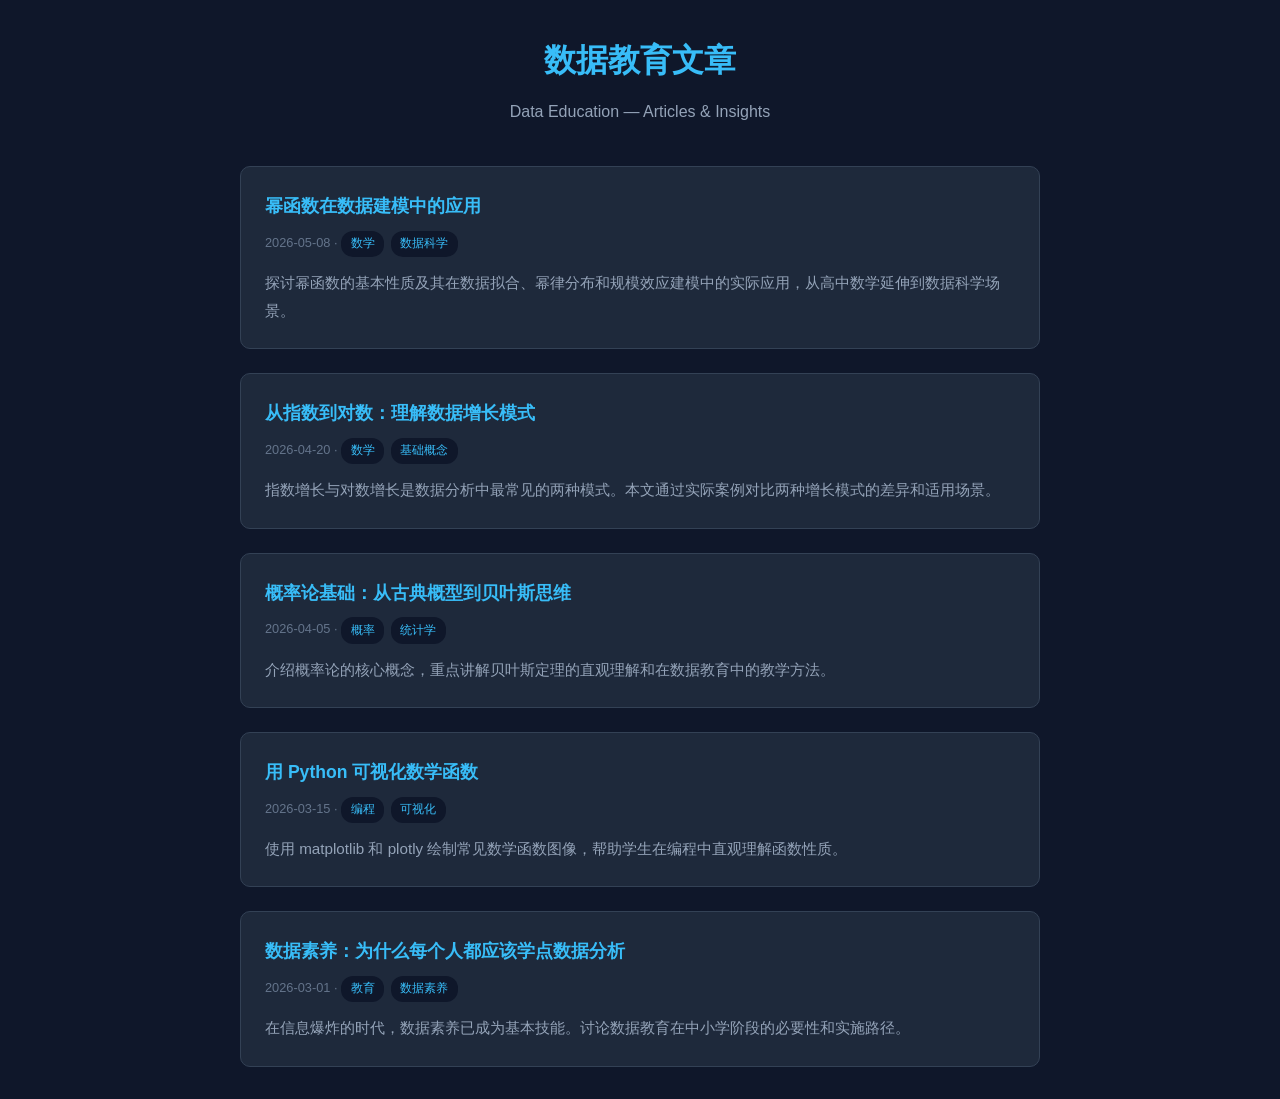
==== articles.html @ c93a5f1d "Add data education articles page with iframe embed" ====
<!DOCTYPE html>
<html lang="zh-CN">
<head>
    <meta charset="UTF-8">
    <meta name="viewport" content="width=device-width, initial-scale=1.0">
    <title>数据教育 - 文章</title>
    <style>
        * { margin: 0; padding: 0; box-sizing: border-box; }
        body {
            font-family: -apple-system, BlinkMacSystemFont, "Segoe UI", Roboto, sans-serif;
            background: #0f172a;
            color: #e2e8f0;
            line-height: 1.8;
            padding: 2rem;
        }
        .container { max-width: 800px; margin: 0 auto; }
        h1 {
            font-size: 2rem;
            text-align: center;
            margin-bottom: 0.5rem;
            color: #38bdf8;
        }
        .subtitle {
            text-align: center;
            color: #94a3b8;
            margin-bottom: 2.5rem;
        }
        .article-list {
            display: flex;
            flex-direction: column;
            gap: 1.5rem;
        }
        .article-card {
            background: #1e293b;
            border: 1px solid #334155;
            border-radius: 10px;
            padding: 1.5rem;
            transition: border-color 0.2s;
        }
        .article-card:hover {
            border-color: #38bdf8;
        }
        .article-card h3 {
            color: #38bdf8;
            margin-bottom: 0.5rem;
            font-size: 1.1rem;
        }
        .article-card .meta {
            font-size: 0.8rem;
            color: #64748b;
            margin-bottom: 0.75rem;
        }
        .article-card p {
            color: #94a3b8;
            font-size: 0.95rem;
        }
        .tag {
            display: inline-block;
            background: #0f172a;
            color: #38bdf8;
            padding: 0.15rem 0.6rem;
            border-radius: 12px;
            font-size: 0.75rem;
            margin-right: 0.4rem;
        }
    </style>
</head>
<body>
    <div class="container">
        <h1>数据教育文章</h1>
        <p class="subtitle">Data Education &mdash; Articles &amp; Insights</p>

        <div class="article-list">
            <div class="article-card">
                <h3>幂函数在数据建模中的应用</h3>
                <div class="meta">2026-05-08 &middot; <span class="tag">数学</span><span class="tag">数据科学</span></div>
                <p>探讨幂函数的基本性质及其在数据拟合、幂律分布和规模效应建模中的实际应用，从高中数学延伸到数据科学场景。</p>
            </div>

            <div class="article-card">
                <h3>从指数到对数：理解数据增长模式</h3>
                <div class="meta">2026-04-20 &middot; <span class="tag">数学</span><span class="tag">基础概念</span></div>
                <p>指数增长与对数增长是数据分析中最常见的两种模式。本文通过实际案例对比两种增长模式的差异和适用场景。</p>
            </div>

            <div class="article-card">
                <h3>概率论基础：从古典概型到贝叶斯思维</h3>
                <div class="meta">2026-04-05 &middot; <span class="tag">概率</span><span class="tag">统计学</span></div>
                <p>介绍概率论的核心概念，重点讲解贝叶斯定理的直观理解和在数据教育中的教学方法。</p>
            </div>

            <div class="article-card">
                <h3>用 Python 可视化数学函数</h3>
                <div class="meta">2026-03-15 &middot; <span class="tag">编程</span><span class="tag">可视化</span></div>
                <p>使用 matplotlib 和 plotly 绘制常见数学函数图像，帮助学生在编程中直观理解函数性质。</p>
            </div>

            <div class="article-card">
                <h3>数据素养：为什么每个人都应该学点数据分析</h3>
                <div class="meta">2026-03-01 &middot; <span class="tag">教育</span><span class="tag">数据素养</span></div>
                <p>在信息爆炸的时代，数据素养已成为基本技能。讨论数据教育在中小学阶段的必要性和实施路径。</p>
            </div>
        </div>
    </div>
</body>
</html>
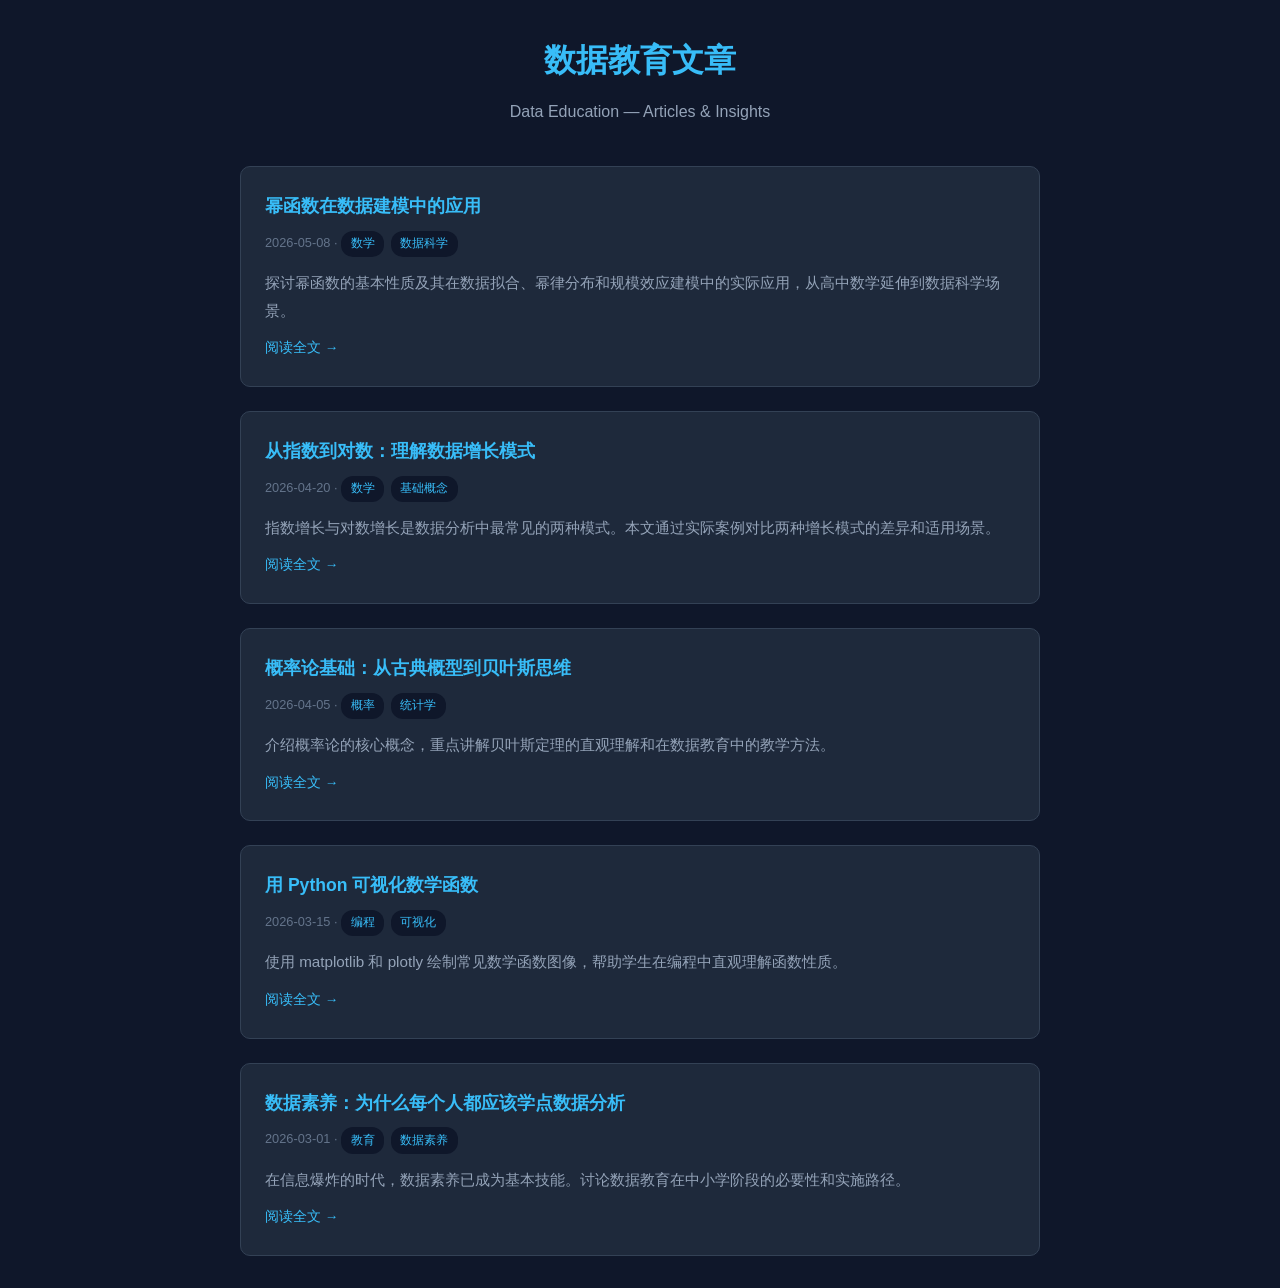
==== commit 141ae5b6: "Add individual article detail pages with full content" ====
--- a/articles.html
+++ b/articles.html
@@ -31,14 +31,18 @@
             gap: 1.5rem;
         }
         .article-card {
+            display: block;
+            text-decoration: none;
+            color: inherit;
             background: #1e293b;
             border: 1px solid #334155;
             border-radius: 10px;
             padding: 1.5rem;
-            transition: border-color 0.2s;
+            transition: border-color 0.2s, transform 0.2s;
         }
         .article-card:hover {
             border-color: #38bdf8;
+            transform: translateX(4px);
         }
         .article-card h3 {
             color: #38bdf8;
@@ -63,6 +67,12 @@
             font-size: 0.75rem;
             margin-right: 0.4rem;
         }
+        .read-more {
+            display: inline-block;
+            margin-top: 0.75rem;
+            color: #38bdf8;
+            font-size: 0.85rem;
+        }
     </style>
 </head>
 <body>
@@ -71,35 +81,40 @@
         <p class="subtitle">Data Education &mdash; Articles &amp; Insights</p>
 
         <div class="article-list">
-            <div class="article-card">
+            <a href="articles/power-function-data-modeling.html" class="article-card">
                 <h3>幂函数在数据建模中的应用</h3>
                 <div class="meta">2026-05-08 &middot; <span class="tag">数学</span><span class="tag">数据科学</span></div>
                 <p>探讨幂函数的基本性质及其在数据拟合、幂律分布和规模效应建模中的实际应用，从高中数学延伸到数据科学场景。</p>
-            </div>
+                <span class="read-more">阅读全文 &rarr;</span>
+            </a>
 
-            <div class="article-card">
+            <a href="articles/exponential-logarithmic-growth.html" class="article-card">
                 <h3>从指数到对数：理解数据增长模式</h3>
                 <div class="meta">2026-04-20 &middot; <span class="tag">数学</span><span class="tag">基础概念</span></div>
                 <p>指数增长与对数增长是数据分析中最常见的两种模式。本文通过实际案例对比两种增长模式的差异和适用场景。</p>
-            </div>
+                <span class="read-more">阅读全文 &rarr;</span>
+            </a>
 
-            <div class="article-card">
+            <a href="articles/bayesian-thinking.html" class="article-card">
                 <h3>概率论基础：从古典概型到贝叶斯思维</h3>
                 <div class="meta">2026-04-05 &middot; <span class="tag">概率</span><span class="tag">统计学</span></div>
                 <p>介绍概率论的核心概念，重点讲解贝叶斯定理的直观理解和在数据教育中的教学方法。</p>
-            </div>
+                <span class="read-more">阅读全文 &rarr;</span>
+            </a>
 
-            <div class="article-card">
+            <a href="articles/python-math-visualization.html" class="article-card">
                 <h3>用 Python 可视化数学函数</h3>
                 <div class="meta">2026-03-15 &middot; <span class="tag">编程</span><span class="tag">可视化</span></div>
                 <p>使用 matplotlib 和 plotly 绘制常见数学函数图像，帮助学生在编程中直观理解函数性质。</p>
-            </div>
+                <span class="read-more">阅读全文 &rarr;</span>
+            </a>
 
-            <div class="article-card">
+            <a href="articles/data-literacy.html" class="article-card">
                 <h3>数据素养：为什么每个人都应该学点数据分析</h3>
                 <div class="meta">2026-03-01 &middot; <span class="tag">教育</span><span class="tag">数据素养</span></div>
                 <p>在信息爆炸的时代，数据素养已成为基本技能。讨论数据教育在中小学阶段的必要性和实施路径。</p>
-            </div>
+                <span class="read-more">阅读全文 &rarr;</span>
+            </a>
         </div>
     </div>
 </body>
